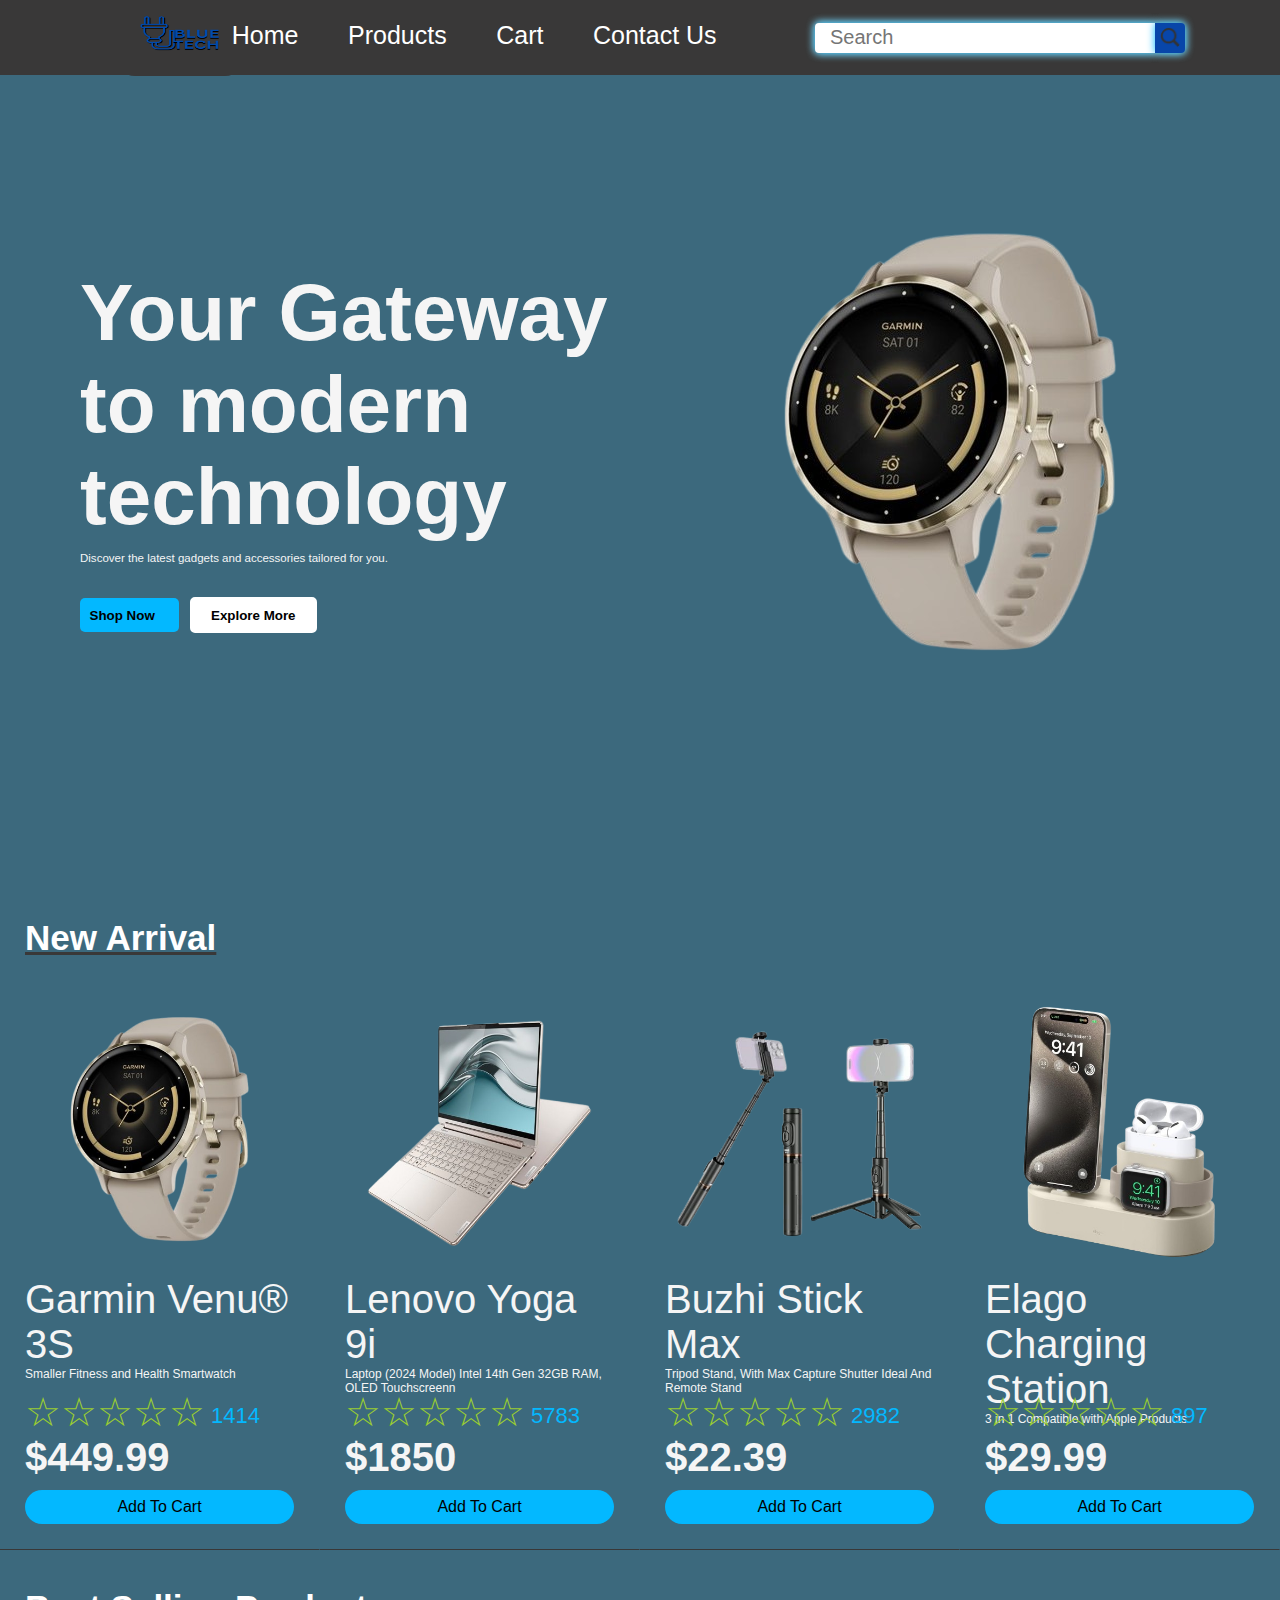
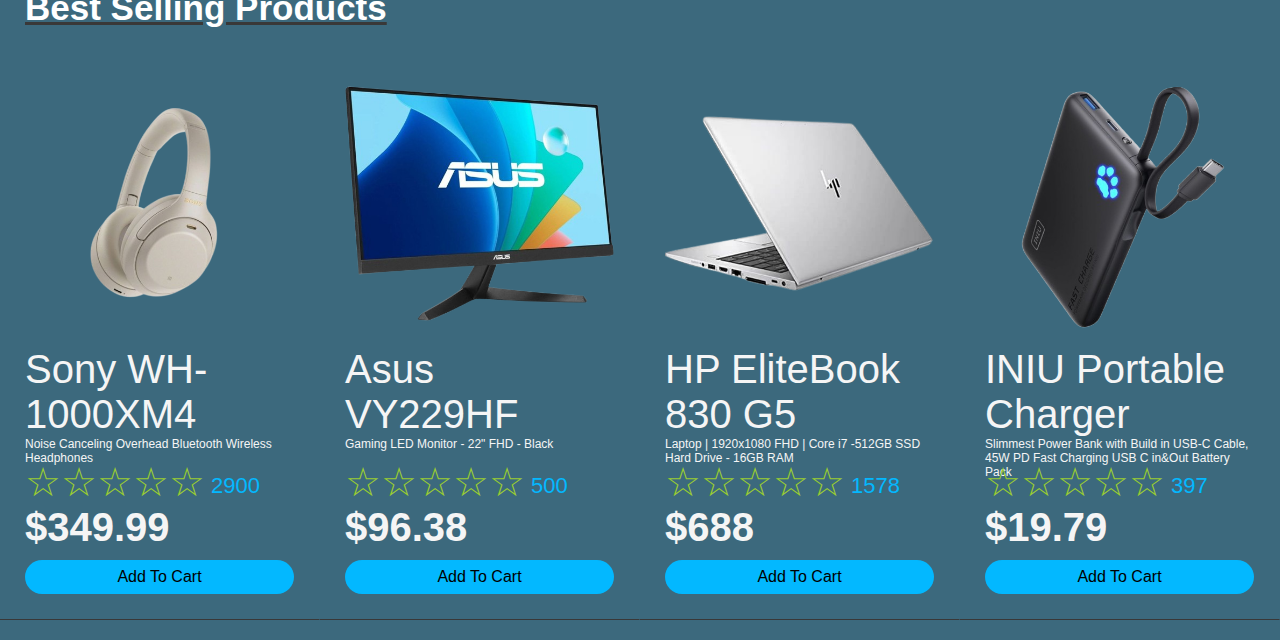
==== index.html @ c81b0c90 "first commit" ====
<!DOCTYPE html>
<html lang="en">
  <head>
    <title>BLUETECH</title>
    <link rel="stylesheet" href="styles/style.css" />
  </head>
  <body>
    <header class="header">
      <div class="header-left-section">
        <a href="#" class="logo-image"><img src="images/Blue tech.png" /></a>
      </div>

      <div class="header-middle-section">
        <nav class="navbar">
          <a href="#" class="home">Home</a>
          <a href="products.html" class="products">Products</a>
          <a href="cart.html" class="cart">Cart</a>

          <a href="#contact" class="contact">Contact Us</a>
        </nav>
      </div>
      <div class="header-right-section">
        <input type="text" class="search-bar" placeholder="Search" />
        <button class="search-button">
          <img class="search-icon" src="images/icones/search-icon.png" />
        </button>
      </div>
    </header>
    <section class="content-container">
      <div class="content">
        <h1>Your Gateway to modern technology</h1>
        <p>Discover the latest gadgets and accessories tailored for you.</p>
        <div class="content-buttons">
          <button class="shope-now-button">Shop Now</button>
          <button class="explore-more-button">Explore More</button>
        </div>
      </div>
      <div class="content-container-img">

      </div>
      <!--
      <img src="images/Garmin Venu® 3S  Smaller Fitness and Health Smartwatch.png" />
      -->
    </section>
    <!--new arrival-->
    <h3>New Arrival</h3>
    <section class="new-arrival">
  
      <div class="product-container">
        <div class="product-img">
          <img src="images/Garmin Venu® 3S  Smaller Fitness and Health Smartwatch.png">
        </div>
        <div class="product-detaills">
          <div class="product-name">
            Garmin Venu® 3S
          </div>
          <div class="product-description">Smaller Fitness and Health Smartwatch</div>
        </div>
        <div class="product-rating-container">
          <div class="product-stars">
            &#9734;&#9734;&#9734;&#9734;&#9734;
          </div>
          <div class="product-stars-count">
            1414
          </div>
        </div>
        <div class="product-price">$449.99</div>
        <button class="add-to-cart-button">Add To Cart</button>
      </div>

      <div class="product-container">
        <div class="product-img">
          <img src="images/Lenovo Yoga 9i w OLED Touchscreen.png">
        </div>
        <div class="product-detaills">
          <div class="product-name">
            Lenovo Yoga 9i 
          </div>
          <div class="product-description">Laptop (2024 Model) Intel 14th Gen  32GB RAM, OLED Touchscreenn</div>
        </div>
        <div class="product-rating-container">
          <div class="product-stars">
            &#9734;&#9734;&#9734;&#9734;&#9734;
          </div>
          <div class="product-stars-count">
            5783
          </div>
        </div>
        <div class="product-spacer"></div>
        <div class="product-price">$1850</div>
        <button class="add-to-cart-button">Add To Cart</button>

      </div>
      
      
      <div class="product-container">
        <div class="product-img">
          <img src="images/Tripod Stand,Buzhi Stick Max.png">
        </div>
        <div class="product-detaills">
          <div class="product-name">
            Buzhi Stick Max
          </div>
          <div class="product-description">Tripod Stand, With Max Capture Shutter Ideal And Remote Stand
          </div>
        </div>
        <div class="product-rating-container">
          <div class="product-stars">
            &#9734;&#9734;&#9734;&#9734;&#9734;
          </div>
          <div class="product-stars-count">
            2982
          </div>
        </div>
        <div class="product-price">$22.39</div>
        <button class="add-to-cart-button">Add To Cart</button>

      </div>

      
      <div class="product-container">
        <div class="product-img">
          <img src="images/elago Charging Station.png">
        </div>
        <div class="product-detaills">
          <div class="product-name">
            Elago Charging Station 
          </div>
          <div class="product-description">
            3 in 1 Compatible with Apple Products
          </div>
        </div>
        <div class="product-rating-container">
          <div class="product-stars">
            &#9734;&#9734;&#9734;&#9734;&#9734;
          </div>
          <div class="product-stars-count">
            897
          </div>
        </div>
        <div class="product-price">$29.99</div>
        <button class="add-to-cart-button">Add To Cart</button>

      </div>
    </section>
    <!--best selling products-->
    <h3>Best Selling Products</h3>
    <section class="new-arrival">
    
      <div class="product-container">
        <div class="product-img">
          <img src="images/Sony WH-1000XM4 .png">
        </div>
        <div class="product-detaills">
          <div class="product-name">
            Sony WH-1000XM4 
          </div>
          <div class="product-description">Noise Canceling Overhead Bluetooth Wireless Headphones</div>
        </div>
        <div class="product-rating-container">
          <div class="product-stars">
            &#9734;&#9734;&#9734;&#9734;&#9734;
          </div>
          <div class="product-stars-count">
            2900
          </div>
        </div>
        <div class="product-price">$349.99</div>
        <button class="add-to-cart-button">Add To Cart</button>
      </div>

      <div class="product-container">
        <div class="product-img">
          <img src="images/Asus VY229HF .png">
        </div>
        <div class="product-detaills">
          <div class="product-name">
            Asus VY229HF
          </div>
          <div class="product-description">Gaming LED Monitor - 22" FHD - Black</div>
        </div>
        <div class="product-rating-container">
          <div class="product-stars">
            &#9734;&#9734;&#9734;&#9734;&#9734;
          </div>
          <div class="product-stars-count">
            500
          </div>
        </div>
        <div class="product-spacer"></div>
        <div class="product-price">$96.38</div>
        <button class="add-to-cart-button">Add To Cart</button>

      </div>
      
      
      <div class="product-container">
        <div class="product-img">
          <img src="images/HP EliteBook 830 G5.png">
        </div>
        <div class="product-detaills">
          <div class="product-name">
            HP EliteBook 830 G5
          </div>
          <div class="product-description">Laptop | 1920x1080 FHD | Core i7 -512GB SSD Hard Drive - 16GB RAM 
          </div>
        </div>
        <div class="product-rating-container">
          <div class="product-stars">
            &#9734;&#9734;&#9734;&#9734;&#9734;
          </div>
          <div class="product-stars-count">
            1578
          </div>
        </div>
        <div class="product-price">$688</div>
        <button class="add-to-cart-button">Add To Cart</button>

      </div>

      
      <div class="product-container">
        <div class="product-img">
          <img src="images/INIU Portable Charger.png">
        </div>
        <div class="product-detaills">
          <div class="product-name">
            INIU Portable Charger
          </div>
          <div class="product-description">
            Slimmest Power Bank with Build in USB-C Cable, 45W PD Fast Charging USB C in&Out Battery Pack
          </div>
        </div>
        <div class="product-rating-container">
          <div class="product-stars">
            &#9734;&#9734;&#9734;&#9734;&#9734;
          </div>
          <div class="product-stars-count">
            397
          </div>
        </div>
        <div class="product-price">$19.79</div>
        <button class="add-to-cart-button">Add To Cart</button>

      </div>
    </section>

</html>
---- styles/style.css ----
* {
  margin: 0;
  padding: 0;
  box-sizing: border-box;
  text-decoration: none;
  border: none;
  outline: none;
  scroll-behavior: smooth;
  font-family: "Poppins", sans-serif;
}
html {
  font-size: 60%;
}
body {
  color: black;
  font-family: Arial, Helvetica, sans-serif;
  font-size: 40px;
  display: block;
  justify-content: center;
  align-items: center;
  background-color: rgba(60, 105, 125, 555);
}
.header {
  background-color: rgb(57, 56, 56);
  color: white;
  padding-left: 15px;
  padding-right: 15px;

  position: fixed;
  top: 0;
  left: 0;
  right: 0;
  width: 100%;
  height: 75px;

  backdrop-filter: blur(10px);
  padding-bottom: 0;

  display: flex;
  justify-content: space-between;
  align-items: center;
  z-index: 5;
}
.header-left-section {
  width: 80px;
}

header img {
  border-radius: 20px;
  margin-bottom: 0rem;
  width: 75px;
  height: 85px;

  top: 25rem;
  width: 130px;
  margin-left: 100px;
}

.header-middle-section {
  margin-bottom: 15px;
}
.navbar a {
  font-size: 25px;
  color: white;
  margin-left: 4rem;
  font-weight: 500;

  border-bottom: 3px solid transparent;
  transition: 0.4s ease-in-out;
}
.navbar a:hover {
  color: rgb(3, 184, 255);
  text-decoration: underline;
}
.header-right-section {
  flex: 1;
  max-width: 450px;
  display: flex;
  justify-content: center;
  align-items: center;
}
.search-bar {
  flex: 1;
  width: 1;
  font-size: 20px;
  height: 30px;
  padding-left: 15px;
  border: non;
  border-top-left-radius: 4px;
  border-bottom-left-radius: 4px;
  border-top-right-radius: 0;
  border-bottom-right-radius: 0;
  align-items: center;
  justify-content: center;

  box-shadow: 0 0 8px rgb(3, 184, 255), 0 0 8px white;
}
.search-button {
  background-color: rgba(8, 70, 169, 255);
  width: 30px;
  height: 30px;
  border: none;
  border-top-right-radius: 4px;
  border-bottom-right-radius: 4px;
  flex-shrink: 0;
  align-items: center;
  margin-right: 80px;

  box-shadow: 0 0 8px rgb(3, 184, 255), 0 0 8px white;
}
.search-icon {
  height: 22px;
  width: 22px;
  margin-left: 2px;
  margin-top: 3px;
}

.content-container {
  height: 100vh;
  position: relative;
  display: flex;
  justify-content: center;
  align-items: center;
  text-align: left;
  color: whitesmoke;
  overflow: hidden;
}
.content {
  max-width: 600px;
  z-index: 2;
  margin-right: 10px;
}
.content h1 {
  font-weight: bold;
  margin-bottom: 1rem;
}
.content p {
  font-size: 1.2rem;
  margin-bottom: 2rem;
}
.shope-now-button {
  background: rgb(3, 184, 255);
  color: black;
  padding: 1rem 2.5rem 1rem 1rem;
  border: none;
  border-radius: 5px;
  font-weight: bold;

  transition: 0.4s ease-in-out;
}
.explore-more-button {
  background-color: white;
  color: black;
  border: 2px solid white;
  padding: 0.9rem 2rem 0.9rem 2rem;
  border-radius: 5px;
  font-weight: bold;

  transition: 0.4s ease-in-out;
}
.shope-now-button:hover,
.explore-more-button:hover {
  cursor: pointer;
  transform: scale(1.2);
  box-shadow: 0 0 25px white;
}/*
.content-container img {
  margin-left: 10px;
  transition: 0.4s ease-in-out;
  animation: slide 8s 2s infinite;
  

}*/
.content-container-img{
  width: 500px;
  height: 500px;
  margin-left: 10px;
  transition: 0.4s ease-in-out;
  background-image: url(../images/Garmin\ Venu®\ 3S\ \ Smaller\ Fitness\ and\ Health\ Smartwatch.png);
  background-size: 100%;
  animation: slide 20s 5ms infinite;
}
@keyframes slide {
  0%{background-image: url(../images/Lenovo\ Yoga\ 9i\ w\ OLED\ Touchscreen.png);}
  12%{background-image: url(../images/Garmin\ Venu®\ 3S\ \ Smaller\ Fitness\ and\ Health\ Smartwatch.png);}
  25%{background-image: url(../images/Sony\ WH-1000XM4\ .png);}
  37%{background-image: url(../images/Tripod\ Stand\,Buzhi\ Stick\ Max.png);}
  50%{background-image: url(../images/Asus\ VY229HF\ .png);}
  62%{background-image: url(../images/elago\ Charging\ Station.png);}
  75%{background-image: url(../images/HP\ EliteBook\ 830\ G5.png);}
  87%{background-image: url(../images/Garmin\ Venu®\ 3S\ \ Smaller\ Fitness\ and\ Health\ Smartwatch.png);}
  100%{background-image: url(../images/INIU\ Portable\ Charger.png);}

} 
.content-container-img:hover {
  transform: scale(1.1);
  
}

.product-container {

}
h3{
  color: white;
  margin-top: 18px;
  text-decoration: underline rgb(57, 56, 56);
  font-size: 35px;
  margin-left: 25px;
}
.new-arrival {
  display: grid;
  grid-template-columns: repeat(4, 1fr);
}
.product-container {
  padding: 40px 25px 25px 25px;
  display: flex;
  flex-direction: column;
  border-right: 1px solid rgba(60, 105, 125, 555);
  border-top: 1px solid rgba(60, 105, 125, 555);
  border-bottom: 1px solid rgb(57, 56, 56);
  display: flex;
  flex-direction: column;
  margin-bottom: 20px;
  overflow-x: hidden;
}
.product-image {
  display: flex;
  justify-content: center;
  align-items: center;
  height: 100px;
}
.product-img img {
  max-width: 100%;
  max-height: 100%;
}
.product-detaills{
  max-height: 100px;
  min-height: 100px;
}
.product-name {
  color: whitesmoke;
  font-weight: 20px;
}
.product-description{
  color: whitesmoke;
  font-size: 12px;
}
.product-rating-container {
  display: flex;
  align-items: center;
  margin-top: 12px;
}
.product-stars {
  margin-right: 6px;
  color: yellowgreen;
}
.product-stars-count {
  cursor: pointer;
  margin-top: 3px;
  padding-top: 5px;
  font-size: 22px;
  color: rgb(3, 184, 255);
}
.product-price {
  font-weight: 700;
  margin-bottom: 10px;
  color: whitesmoke;
}

.add-to-cart-button {
  width: 100%;
  font-size: 16px;
  align-items: center;
  padding: 8px;
  border-radius: 50px;
  background-color: rgb(3, 184, 255);
  transition: 0.4s ease-in-out;
}
.add-to-cart-button:hover {
  background-color: white;
  box-shadow: 0 0 18px rgb(3, 184, 255), 0 0 18px white;
  transform: scale(1.1);
}
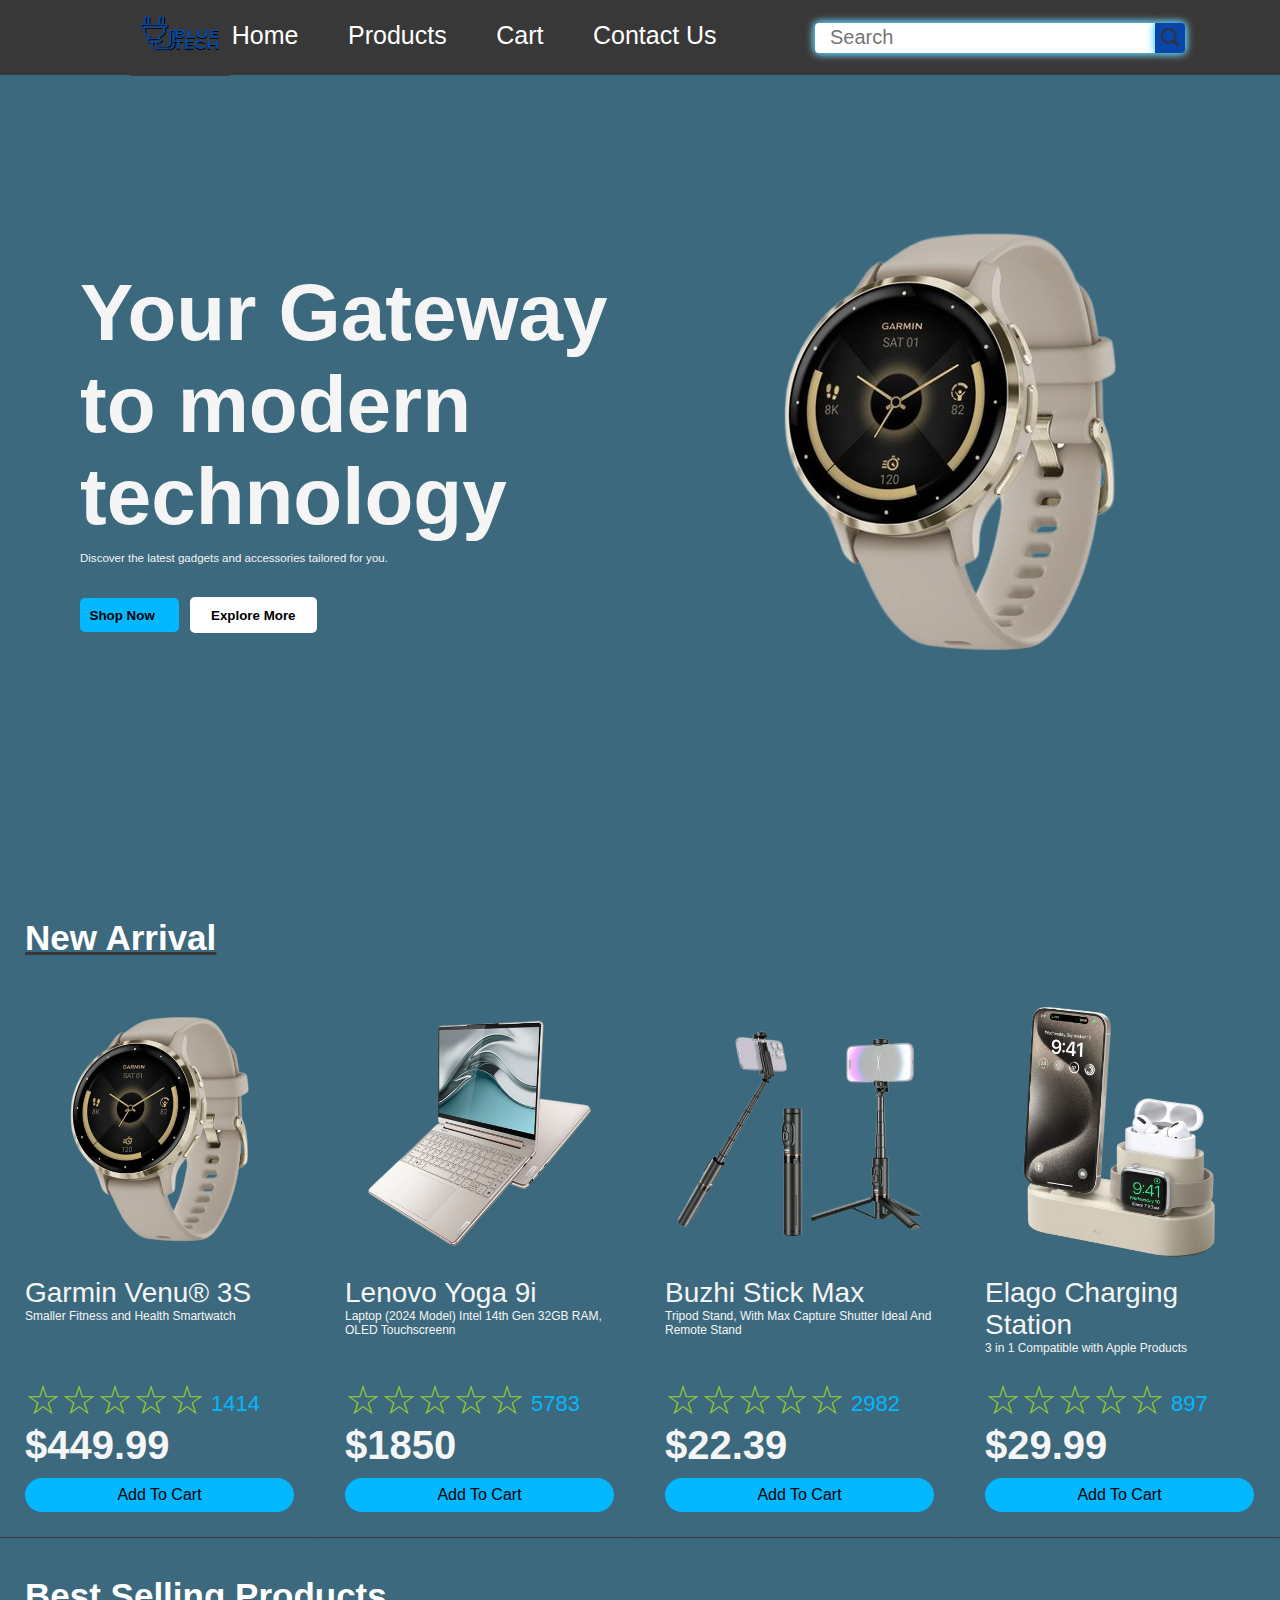
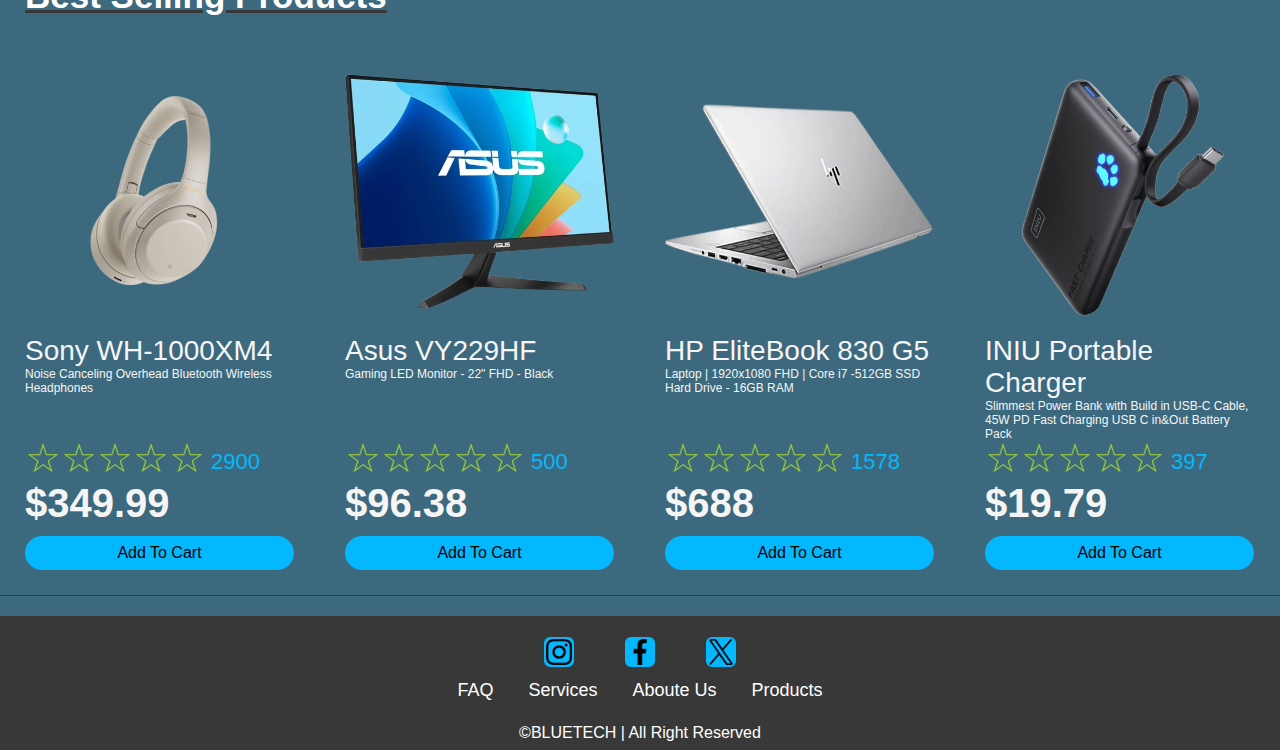
==== commit 8139028a: "builed the products and cart pages" ====
--- a/index.html
+++ b/index.html
@@ -16,7 +16,7 @@
           <a href="products.html" class="products">Products</a>
           <a href="cart.html" class="cart">Cart</a>
 
-          <a href="#contact" class="contact">Contact Us</a>
+          <a href="#footer" class="contact">Contact Us</a>
         </nav>
       </div>
       <div class="header-right-section">
@@ -86,7 +86,6 @@
             5783
           </div>
         </div>
-        <div class="product-spacer"></div>
         <div class="product-price">$1850</div>
         <button class="add-to-cart-button">Add To Cart</button>
 
@@ -187,7 +186,6 @@
             500
           </div>
         </div>
-        <div class="product-spacer"></div>
         <div class="product-price">$96.38</div>
         <button class="add-to-cart-button">Add To Cart</button>
 
@@ -244,5 +242,30 @@
 
       </div>
     </section>
-
+    <footer class="footer" id="footer">
+      <div class="social">
+        <a href="#" target="_blank"><img src="images/social-icons/instagram.png" alt=""></a>
+        <a href="#" target="_blank"><img src="images/social-icons/facebook.png" alt=""></a>
+        <a href="#" target="_blank"><img src="images/social-icons/twitter-X.png" alt=""></a>
+      </div>
+
+      <ul class="list">
+        <li>
+          <a href="#">FAQ</a>
+        </li>
+        <li>
+          <a href="#services">Services</a>
+        </li>
+        <li>
+          <a href="#">Aboute Us</a>
+        </li>
+        <li>
+          <a href="products.html">Products</a>
+        </li>
+        
+        <p class="copyright">
+          &copy;BLUETECH | All Right Reserved
+        </p>
+      </ul>
+    </footer>
 </html>
--- a/styles/style.css
+++ b/styles/style.css
@@ -227,19 +227,19 @@
   display: flex;
   justify-content: center;
   align-items: center;
-  height: 100px;
+  height: 10px;
 }
 .product-img img {
   max-width: 100%;
   max-height: 100%;
 }
 .product-detaills{
-  max-height: 100px;
+  max-height: 10px;
   min-height: 100px;
 }
 .product-name {
   color: whitesmoke;
-  font-weight: 20px;
+  font-size: 28px;
 }
 .product-description{
   color: whitesmoke;
@@ -248,11 +248,13 @@
 .product-rating-container {
   display: flex;
   align-items: center;
-  margin-top: 12px;
+  margin-top: 0;
+  padding-top: 0;
 }
 .product-stars {
   margin-right: 6px;
   color: yellowgreen;
+  cursor: pointer;
 }
 .product-stars-count {
   cursor: pointer;
@@ -277,7 +279,64 @@
   transition: 0.4s ease-in-out;
 }
 .add-to-cart-button:hover {
+  cursor: pointer;
   background-color: white;
   box-shadow: 0 0 18px rgb(3, 184, 255), 0 0 18px white;
   transform: scale(1.1);
 }
+/*footer*/
+.footer {
+  position: relative;
+  bottom: 0;
+  width: 100%;
+  padding-bottom: 5px;
+  background-color: rgb(57, 56, 56);}
+.footer .social {
+  text-align: center;
+  padding-top: 15px;
+
+  color:rgb(3, 184, 255);
+}
+.footer .social a img{
+  font-size: 25px;
+  background-color: rgb(3, 184, 255);
+  border: 2px solid rgb(3, 184, 255);
+  width: 30px;
+  height: 30px;
+  line-height: 42px;
+  display: inline-block;
+  text-align: center;
+  border-radius: 20%;
+  margin: 0 20px;
+  transition: 0.3s ease-in-out;
+}
+.footer .social a img:hover {
+  transform: scale(1.2) translateY(-10px);
+  background-color: rgb(3, 184, 255);
+  color: black;
+  box-shadow: 0 0 25px rgb(3, 184, 255), 0 0 10px white;
+  border: 2px solid rgb(3, 184, 255);
+}
+.footer ul {
+  font-size: 18px;
+  line-height: 1.6;
+  text-align: center;
+}
+.footer ul li a {
+  color: white;
+  border-bottom: 3px solid transparent;
+  transition: 0.3s ease-in-out;
+}
+.footer ul li a:hover {
+  border-bottom: 3px solid rgb(3, 184, 255);
+}
+.footer ul li {
+  display: inline-block;
+  padding: 0 15px;
+}
+.footer .copyright {
+  margin-top: 15px;
+  text-align: center;
+  font-size: 16px;
+  color: white;
+}
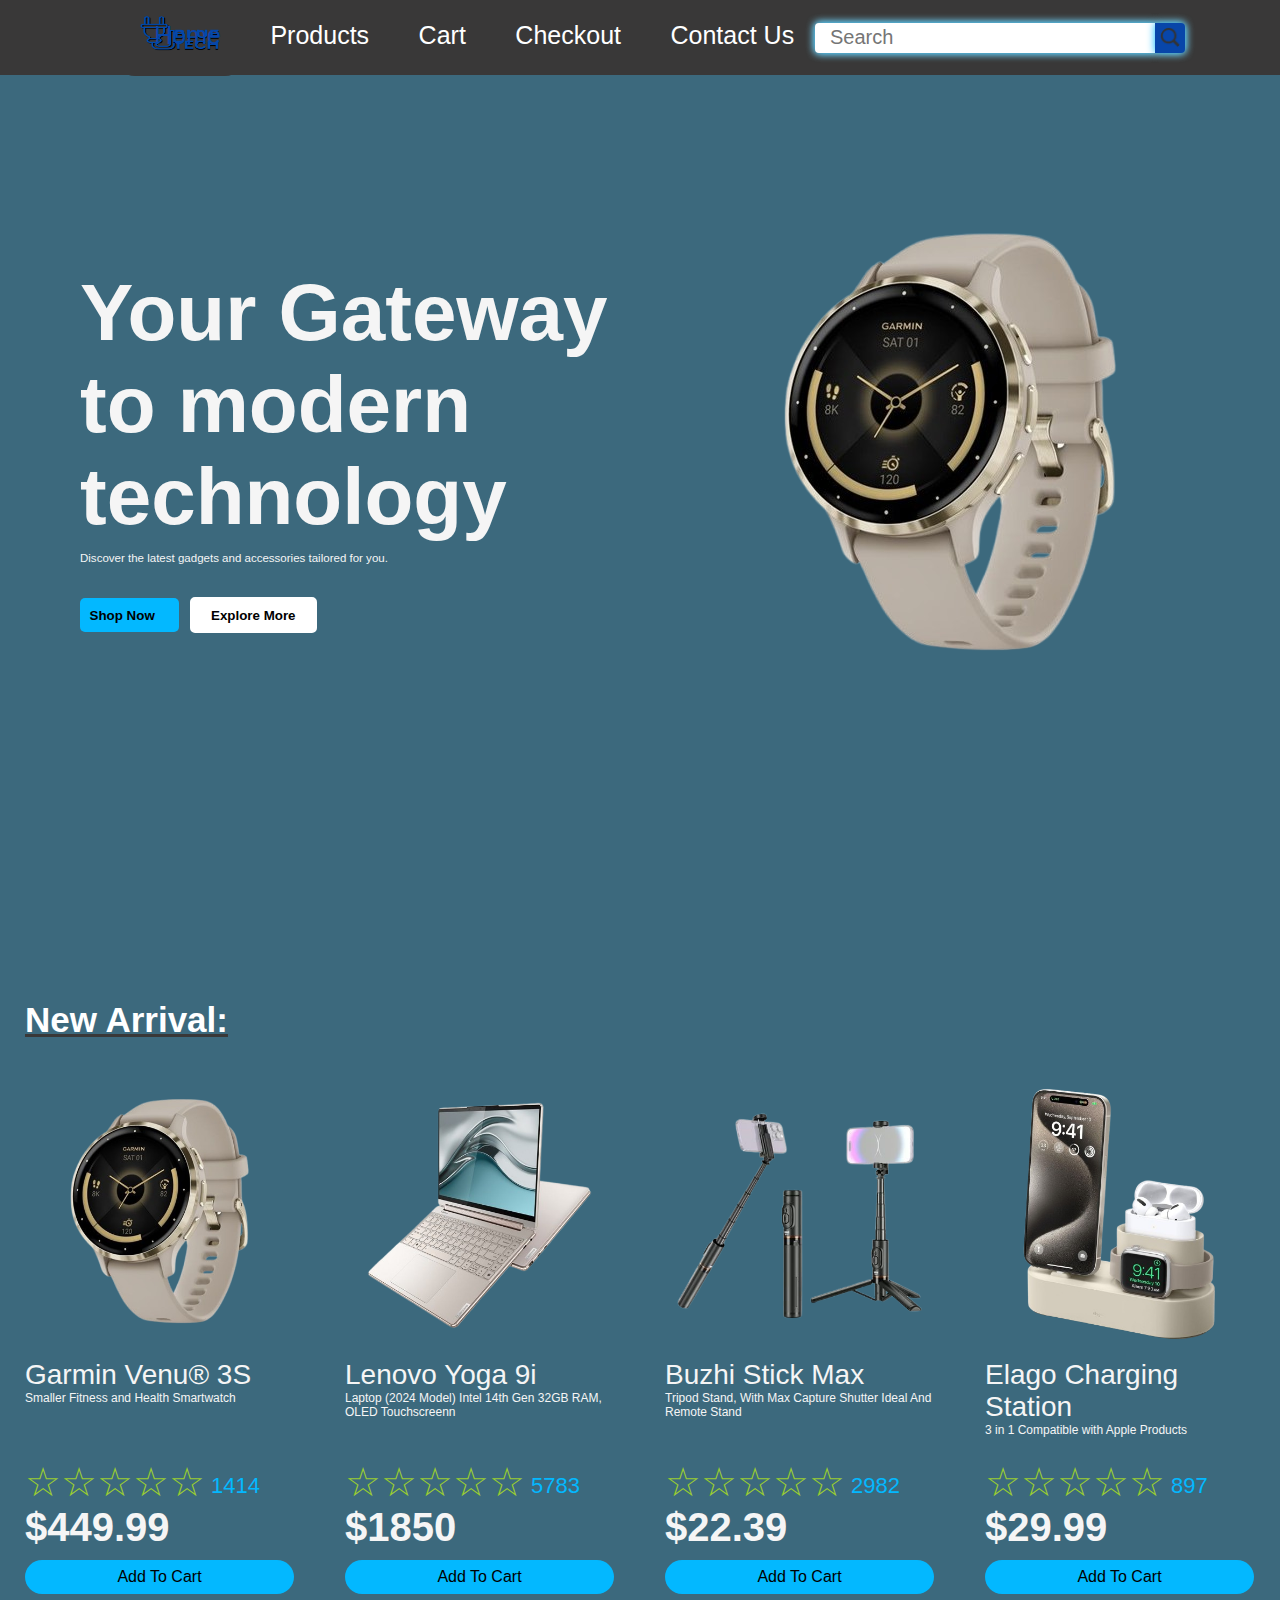
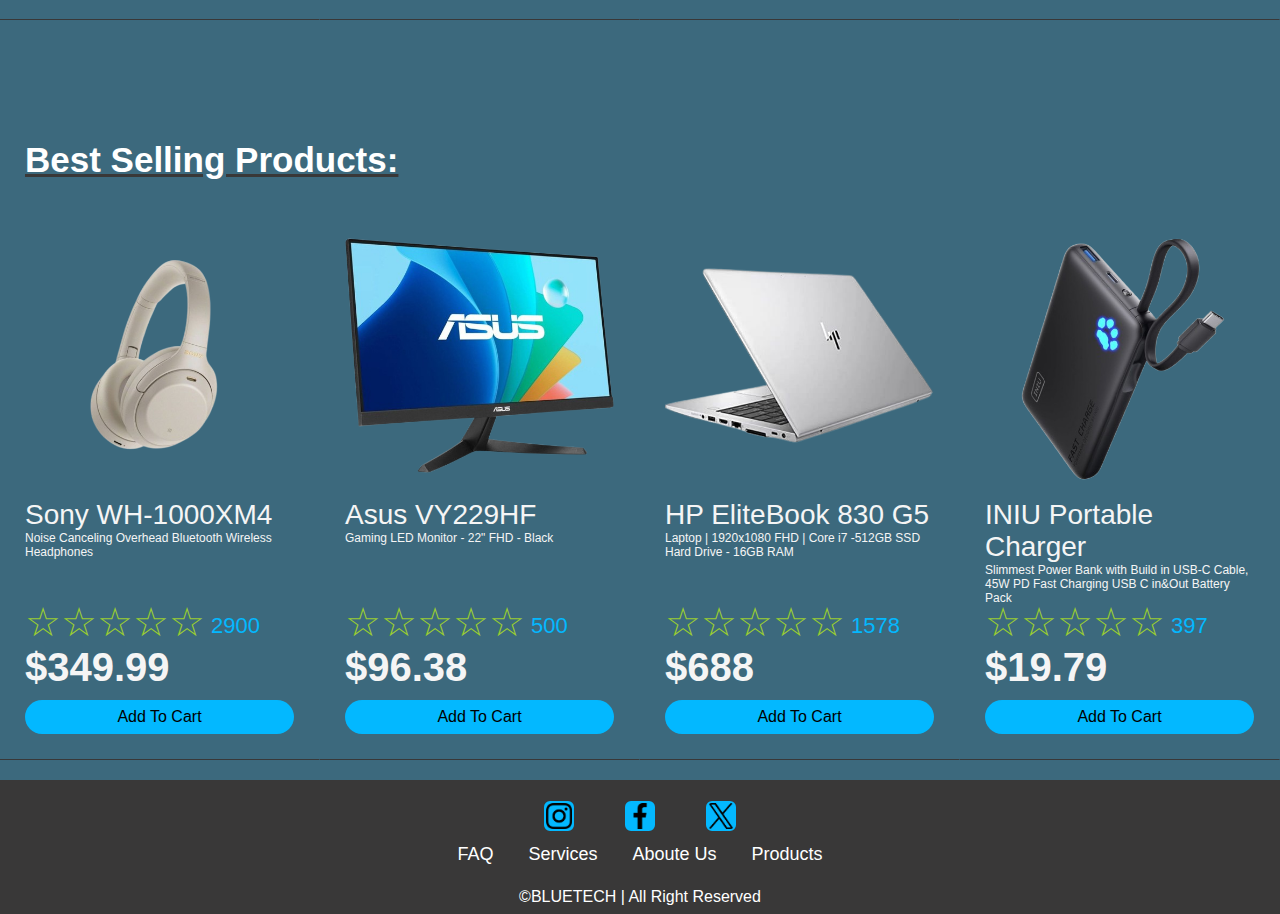
==== commit 120325b0: "create the checkout page and adding the animation" ====
--- a/index.html
+++ b/index.html
@@ -15,7 +15,7 @@
           <a href="#" class="home">Home</a>
           <a href="products.html" class="products">Products</a>
           <a href="cart.html" class="cart">Cart</a>
-
+          <a href="checkout.html" class="contact">Checkout</a>
           <a href="#footer" class="contact">Contact Us</a>
         </nav>
       </div>
@@ -43,7 +43,7 @@
       -->
     </section>
     <!--new arrival-->
-    <h3>New Arrival</h3>
+    <h3>New Arrival:</h3>
     <section class="new-arrival">
   
       <div class="product-container">
@@ -143,7 +143,7 @@
       </div>
     </section>
     <!--best selling products-->
-    <h3>Best Selling Products</h3>
+    <h3>Best Selling Products:</h3>
     <section class="new-arrival">
     
       <div class="product-container">
--- a/styles/style.css
+++ b/styles/style.css
@@ -40,6 +40,7 @@
   justify-content: space-between;
   align-items: center;
   z-index: 5;
+  animation: slideTobuttom 3s ease forwards;
 }
 .header-left-section {
   width: 80px;
@@ -54,10 +55,15 @@
   top: 25rem;
   width: 130px;
   margin-left: 100px;
+  
+  animation: slideRight 5s ease forwards;
 }
 
 .header-middle-section {
   margin-bottom: 15px;
+}
+.header-middle-section .home{
+  color: rgba(8, 70, 169, 255);
 }
 .navbar a {
   font-size: 25px;
@@ -67,6 +73,8 @@
 
   border-bottom: 3px solid transparent;
   transition: 0.4s ease-in-out;
+  
+  animation: slideBottom 5s ease forwards;
 }
 .navbar a:hover {
   color: rgb(3, 184, 255);
@@ -92,8 +100,9 @@
   border-bottom-right-radius: 0;
   align-items: center;
   justify-content: center;
-
   box-shadow: 0 0 8px rgb(3, 184, 255), 0 0 8px white;
+  
+  animation: slideleft 5s ease forwards;
 }
 .search-button {
   background-color: rgba(8, 70, 169, 255);
@@ -105,14 +114,16 @@
   flex-shrink: 0;
   align-items: center;
   margin-right: 80px;
-
   box-shadow: 0 0 8px rgb(3, 184, 255), 0 0 8px white;
+  
+  animation: slideleft 5s ease forwards;
 }
 .search-icon {
   height: 22px;
   width: 22px;
   margin-left: 2px;
   margin-top: 3px;
+  animation: slideleft 5s ease forwards;
 }
 
 .content-container {
@@ -124,15 +135,19 @@
   text-align: left;
   color: whitesmoke;
   overflow: hidden;
+  
 }
 .content {
   max-width: 600px;
   z-index: 2;
   margin-right: 10px;
+  
+  animation: slideBottom 4s ease forwards;
 }
 .content h1 {
   font-weight: bold;
   margin-bottom: 1rem;
+  
 }
 .content p {
   font-size: 1.2rem;
@@ -178,7 +193,7 @@
   transition: 0.4s ease-in-out;
   background-image: url(../images/Garmin\ Venu®\ 3S\ \ Smaller\ Fitness\ and\ Health\ Smartwatch.png);
   background-size: 100%;
-  animation: slide 20s 5ms infinite;
+  animation: slide  20s 5ms infinite;
 }
 @keyframes slide {
   0%{background-image: url(../images/Lenovo\ Yoga\ 9i\ w\ OLED\ Touchscreen.png);}
@@ -202,7 +217,7 @@
 }
 h3{
   color: white;
-  margin-top: 18px;
+  margin-top:100px;
   text-decoration: underline rgb(57, 56, 56);
   font-size: 35px;
   margin-left: 25px;
@@ -290,12 +305,15 @@
   bottom: 0;
   width: 100%;
   padding-bottom: 5px;
-  background-color: rgb(57, 56, 56);}
+  background-color: rgb(57, 56, 56);
+  animation: slideTop 3s ease forwards;
+}
 .footer .social {
   text-align: center;
   padding-top: 15px;
 
   color:rgb(3, 184, 255);
+
 }
 .footer .social a img{
   font-size: 25px;
@@ -340,3 +358,56 @@
   font-size: 16px;
   color: white;
 }
+
+
+@keyframes slideRight {
+  0% {
+    transform: translateX(-100px);
+    opacity: 0;
+  }
+  100% {
+    transform: translateX(0px);
+    opacity: 1;
+  }
+}
+@keyframes slideBottom {
+  0% {
+    transform: translateY(-100px);
+    opacity: 0;
+  }
+  100% {
+    transform: translateY(0px);
+    opacity: 1;
+  }
+}
+@keyframes slideTobuttom {
+  0% {
+    transform: translateY(-100px);
+    opacity: 0;
+  }
+  100% {
+    transform: translateY(0px);
+    opacity: 1;
+  }
+}
+@keyframes slideTop {
+  0% {
+    transform: translateY(100px);
+    opacity: 0;
+  }
+  100% {
+    transform: translateY(0px);
+    opacity: 1;
+  }
+}
+@keyframes slideleft {
+  0% {
+    transform: translateX(100px);
+    opacity: 0;
+  }
+  100% {
+    transform: translateX(0px);
+    opacity: 1;
+  }
+}
+
